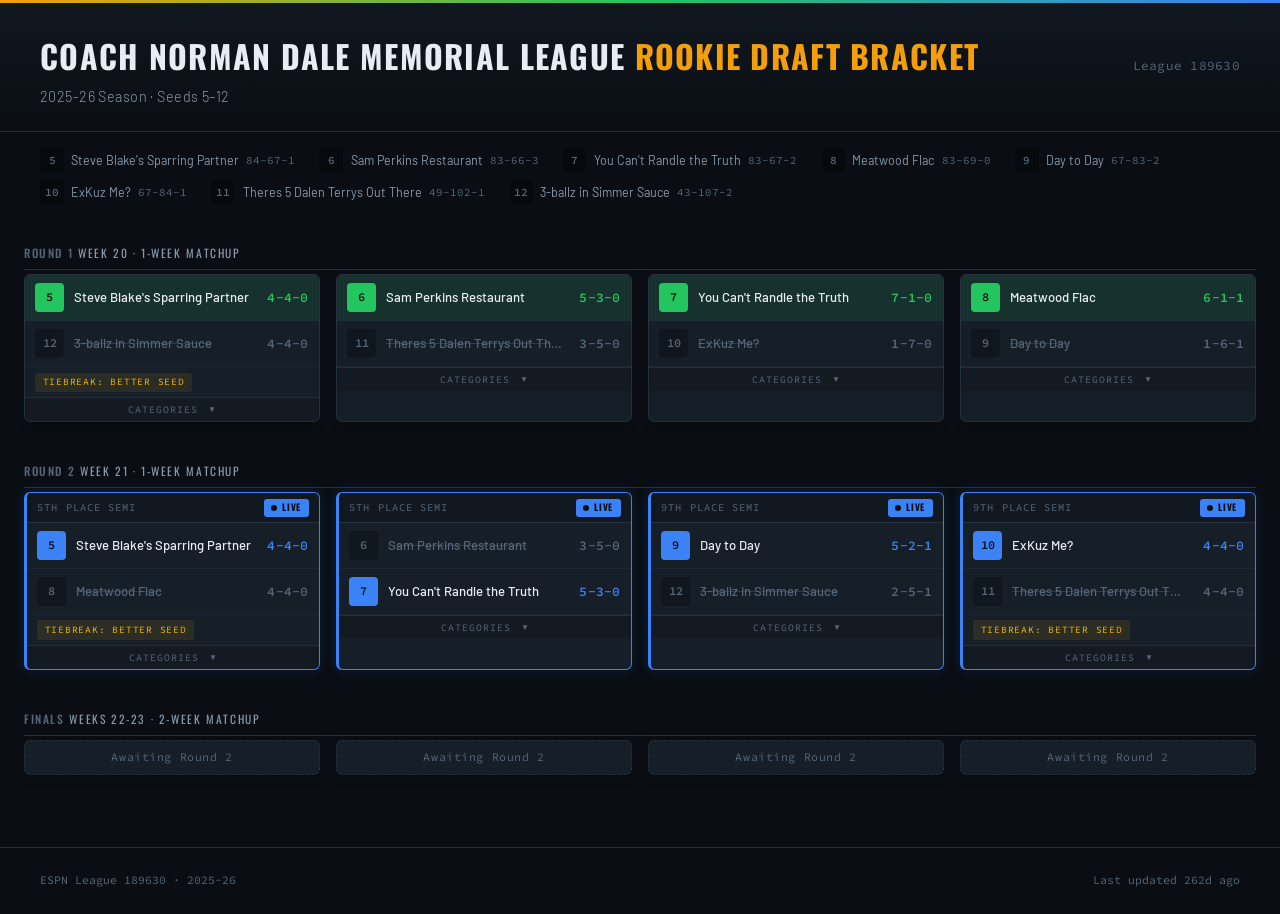
==== docs/index.html @ b32e5a85 "Add GitHub Pages static site with NBA-aware sync scheduling - Add sync_data.py to generate static JS" ====
<!DOCTYPE html>
<html lang="en">
<head>
  <meta charset="UTF-8">
  <meta name="viewport" content="width=device-width, initial-scale=1.0">
  <title>Coach Norman Dale Memorial League Rookie Draft Bracket</title>
  <link rel="preconnect" href="https://fonts.googleapis.com">
  <link rel="preconnect" href="https://fonts.gstatic.com" crossorigin>
  <link href="https://fonts.googleapis.com/css2?family=Oswald:wght@300;400;500;600;700&family=Source+Code+Pro:wght@400;500;600&family=Barlow:wght@300;400;500;600;700&display=swap" rel="stylesheet">
  <style>
    /* Inline critical loader styles for instant display */
    .loading-overlay {
      display: flex;
      position: fixed;
      top: 0; left: 0; right: 0; bottom: 0;
      background: #0a0e14;
      z-index: 1000;
      justify-content: center;
      align-items: center;
      flex-direction: column;
      gap: 1.5rem;
    }
    .loading-spinner {
      width: 48px;
      height: 48px;
      border: 3px solid #243040;
      border-top-color: #f59e0b;
      border-radius: 50%;
      animation: spin 0.8s linear infinite;
    }
    .loading-text {
      font-family: 'Oswald', sans-serif;
      font-size: 0.9rem;
      text-transform: uppercase;
      letter-spacing: 0.12em;
      color: #8899aa;
    }
    @keyframes spin { to { transform: rotate(360deg); } }
  </style>
  <link rel="stylesheet" href="style.css">
</head>
<body>

  <!-- Loading Overlay (shows immediately) -->
  <div class="loading-overlay" id="loadingOverlay">
    <div class="loading-spinner"></div>
    <div class="loading-text" id="loadingText">Loading Data...</div>
  </div>

  <header class="header">
    <div class="header-top">
      <div>
        <h1>Coach Norman Dale Memorial League <span>Rookie Draft Bracket</span></h1>
        <p class="header-subtitle" id="headerSubtitle">Loading...</p>
      </div>
      <div style="display:flex; align-items:center; gap:1rem;">
        <span class="header-meta" id="headerMeta">Loading...</span>
      </div>
    </div>
  </header>

  <!-- Seed chips (populated by JS) -->
  <div class="seedings" id="seedings"></div>

  <div class="bracket-container">
    <!-- Round 1 -->
    <div class="round-section" id="round1"></div>
    <!-- Round 2 -->
    <div class="round-section" id="round2"></div>
    <!-- Finals -->
    <div class="round-section" id="round3"></div>
  </div>

  <footer class="footer">
    <span id="footerInfo">Loading...</span>
    <span id="cacheInfo">Loading...</span>
  </footer>

  <script>
    const CAT_ORDER = ['FG%', 'FT%', '3PM', 'REB', 'AST', 'STL', 'BLK', 'PTS'];

    function formatValue(cat, val) {
      if (cat === 'FG%' || cat === 'FT%') {
        return (val * 100).toFixed(2) + '%';
      }
      return Math.floor(val);
    }

    function formatTimeAgo(timestamp) {
      const seconds = Math.floor(Date.now() / 1000) - timestamp;
      if (seconds < 60) return `${seconds}s ago`;
      const minutes = Math.floor(seconds / 60);
      if (minutes < 60) return `${minutes}m ago`;
      const hours = Math.floor(minutes / 60);
      if (hours < 24) return `${hours}h ago`;
      const days = Math.floor(hours / 24);
      return `${days}d ago`;
    }

    function renderMatchup(m, rnd) {
      const hasResult = m.is_complete || m.is_live;
      const statusClass = m.is_complete ? 'completed' : (m.is_live ? 'live' : 'pending');

      // Determine which team goes on top (higher seed = lower number)
      const aOnTop = m.team_a_seed < m.team_b_seed;
      const top = aOnTop
        ? { name: m.team_a_name, seed: m.team_a_seed, wins: m.wins_a, oppWins: m.wins_b }
        : { name: m.team_b_name, seed: m.team_b_seed, wins: m.wins_b, oppWins: m.wins_a };
      const bot = aOnTop
        ? { name: m.team_b_name, seed: m.team_b_seed, wins: m.wins_b, oppWins: m.wins_a }
        : { name: m.team_a_name, seed: m.team_a_seed, wins: m.wins_a, oppWins: m.wins_b };

      let html = `<div class="matchup-card ${statusClass}">`;

      // Label + live badge
      if (m.label || m.is_live) {
        html += `<div class="matchup-label">${m.label}`;
        if (m.is_live) html += `<span class="live-badge">LIVE</span>`;
        html += `</div>`;
      }

      // Top team row (higher seed)
      const topClass = hasResult ? (m.winner_name === top.name ? 'winner' : 'loser') : '';
      const topScore = top.wins !== null ? `${top.wins}-${top.oppWins}-${m.ties}` : '–';
      html += `
        <div class="team-row ${topClass}">
          <div class="team-seed">${top.seed}</div>
          <div class="team-name" title="${top.name}">${top.name}</div>
          <div class="team-score">${topScore}</div>
        </div>`;

      // Bottom team row (lower seed)
      const botClass = hasResult ? (m.winner_name === bot.name ? 'winner' : 'loser') : '';
      const botScore = bot.wins !== null ? `${bot.wins}-${bot.oppWins}-${m.ties}` : '–';
      html += `
        <div class="team-row ${botClass}">
          <div class="team-seed">${bot.seed}</div>
          <div class="team-name" title="${bot.name}">${bot.name}</div>
          <div class="team-score">${botScore}</div>
        </div>`;

      // Tiebreak badge
      if (m.is_tiebreak) {
        html += `<div class="tiebreak-badge">Tiebreak: better seed</div>`;
      }

      // Computed badge
      if (m.is_complete && !m.espn_matched) {
        html += `<div class="computed-badge">Computed from raw stats</div>`;
      }

      // Two-week progress
      if (rnd && rnd.is_two_week && !m.is_complete && rnd.week1_progress) {
        for (const p of rnd.week1_progress) {
          if (p.team_a_name === m.team_a_name && p.team_b_name === m.team_b_name) {
            html += `
              <div class="progress-bar-container">
                <div class="progress-label">${p.week_label}: ${p.wins_a}-${p.wins_b}-${p.ties}</div>
                <div class="progress-dots">
                  <div class="progress-dot filled"></div>
                  <div class="progress-dot"></div>
                </div>
              </div>`;
          }
        }
      }

      // Category details
      if (m.details && m.details.length > 0) {
        const detailsMap = {};
        for (const [cat, scoreA, scoreB, result] of m.details) {
          detailsMap[cat] = { scoreA, scoreB, result };
        }

        html += `<div class="cat-details">
          <div class="cat-header">
            <div class="cat-header-spacer"></div>
            <div class="cat-header-name">${top.name}</div>
            <div class="cat-header-name">${bot.name}</div>
          </div>`;

        for (const cat of CAT_ORDER) {
          if (detailsMap[cat]) {
            const d = detailsMap[cat];
            // Swap scores if needed to match top/bottom order
            const topScore = aOnTop ? d.scoreA : d.scoreB;
            const botScore = aOnTop ? d.scoreB : d.scoreA;
            const topResult = aOnTop ? d.result : (d.result === 'W' ? 'L' : (d.result === 'L' ? 'W' : 'T'));
            const botResult = aOnTop ? (d.result === 'W' ? 'L' : (d.result === 'L' ? 'W' : 'T')) : d.result;
            const classTop = topResult === 'W' ? 'win' : (topResult === 'L' ? 'loss' : 'tie');
            const classBot = botResult === 'W' ? 'win' : (botResult === 'L' ? 'loss' : 'tie');
            html += `
              <div class="cat-row">
                <div class="cat-name">${cat}</div>
                <div class="cat-val ${classTop}">${formatValue(cat, topScore)}</div>
                <div class="cat-val ${classBot}">${formatValue(cat, botScore)}</div>
              </div>`;
          }
        }

        html += `</div>
          <button class="cat-toggle">Categories <span class="arrow">&#x25BC;</span></button>`;
      } else if (!m.is_complete) {
        const label = (rnd && rnd.is_two_week && rnd.week1_progress) ? 'In Progress' : 'Pending';
        html += `<div class="pending-label">${label}</div>`;
      }

      html += `</div>`;
      return html;
    }

    function renderRound(container, rnd, roundNum, title, fallbackWeek, fallbackDuration, fallbackMsg) {
      let html = '';
      if (rnd) {
        html = `<div class="round-header">${title} <span class="week">${rnd.week_label} &middot; ${rnd.duration_label}</span></div>
          <div class="matchup-grid">`;
        for (const m of rnd.matchups) {
          html += renderMatchup(m, rnd);
        }
        html += `</div>`;
      } else {
        html = `<div class="round-header">${title} <span class="week">${fallbackWeek} &middot; ${fallbackDuration}</span></div>
          <div class="matchup-grid">
            <div class="matchup-card pending"><div class="pending-label">${fallbackMsg}</div></div>
            <div class="matchup-card pending"><div class="pending-label">${fallbackMsg}</div></div>
            <div class="matchup-card pending"><div class="pending-label">${fallbackMsg}</div></div>
            <div class="matchup-card pending"><div class="pending-label">${fallbackMsg}</div></div>
          </div>`;
      }
      container.innerHTML = html;
    }

    function renderBracket(data) {
      const { bracket, league_id, season, last_updated } = data;

      // Update header
      document.getElementById('headerSubtitle').textContent = `${season} Season · Seeds 5–12`;
      document.getElementById('headerMeta').textContent = `League ${league_id}`;
      document.getElementById('footerInfo').textContent = `ESPN League ${league_id} · ${season}`;

      // Update cache info
      const timeAgo = formatTimeAgo(last_updated);
      document.getElementById('cacheInfo').textContent = `Last updated ${timeAgo}`;

      // Render seed chips
      const seedingsEl = document.getElementById('seedings');
      seedingsEl.innerHTML = bracket.teams.map(t => `
        <div class="seed-chip">
          <span class="num">${t.seed}</span>
          <span>${t.name}</span>
          <span class="record">${t.record}</span>
        </div>
      `).join('');

      // Render rounds
      const r1 = bracket.rounds[0] || null;
      const r2 = bracket.rounds[1] || null;
      const r3 = bracket.rounds[2] || null;

      renderRound(document.getElementById('round1'), r1, 1, 'Round 1', 'Week 20', '1-week matchup', 'Pending');
      renderRound(document.getElementById('round2'), r2, 2, 'Round 2', 'Week 21', '1-week matchup', 'Awaiting Round 1');
      renderRound(document.getElementById('round3'), r3, 3, 'Finals', 'Weeks 22-23', '2-week matchup', 'Awaiting Round 2');
    }

    async function loadData() {
      try {
        const res = await fetch('data.json');
        const data = await res.json();
        renderBracket(data);
        document.getElementById('loadingOverlay').classList.add('hidden');
      } catch (err) {
        console.error('Failed to load bracket data:', err);
        document.getElementById('loadingText').textContent = 'Error loading data';
      }
    }

    // Initial load
    loadData();

    // Category toggle (delegated)
    document.addEventListener('click', function(e) {
      const toggle = e.target.closest('.cat-toggle');
      if (!toggle) return;
      const card = toggle.closest('.matchup-card');
      const details = card.querySelector('.cat-details');
      if (details) {
        details.classList.toggle('open');
        card.classList.toggle('expanded');
      }
    });
  </script>

</body>
</html>
---- docs/style.css ----
/* ── Fantasy Basketball Consolation Bracket ── */
/* Scoreboard-noir: dark broadcast aesthetic     */

@import url('https://fonts.googleapis.com/css2?family=Oswald:wght@300;400;500;600;700&family=Source+Code+Pro:wght@400;500;600&family=Barlow:wght@300;400;500;600;700&display=swap');

:root {
  --bg-deep: #0a0e14;
  --bg-surface: #111820;
  --bg-card: #161e28;
  --bg-card-hover: #1c2633;
  --border: #243040;
  --border-bright: #2e4058;
  --text-primary: #e8edf3;
  --text-secondary: #8899aa;
  --text-muted: #556677;
  --accent-win: #22c55e;
  --accent-win-dim: rgba(34, 197, 94, 0.12);
  --accent-loss: #ef4444;
  --accent-loss-dim: rgba(239, 68, 68, 0.08);
  --accent-tie: #eab308;
  --accent-tie-dim: rgba(234, 179, 8, 0.1);
  --accent-pending: #3b82f6;
  --accent-pending-dim: rgba(59, 130, 246, 0.1);
  --accent-gold: #f59e0b;
  --connector: #2e4058;
  --connector-glow: rgba(59, 130, 246, 0.25);
  --shadow-card: 0 2px 8px rgba(0,0,0,0.3), 0 1px 3px rgba(0,0,0,0.2);
  --shadow-card-hover: 0 8px 24px rgba(0,0,0,0.4), 0 2px 8px rgba(0,0,0,0.3);
  --radius: 6px;
  --radius-lg: 10px;
}

*, *::before, *::after { box-sizing: border-box; margin: 0; padding: 0; }

body {
  background: var(--bg-deep);
  color: var(--text-primary);
  font-family: 'Barlow', sans-serif;
  font-weight: 400;
  line-height: 1.5;
  min-height: 100vh;
  -webkit-font-smoothing: antialiased;
}

/* ── Header ── */

.header {
  padding: 2rem 2.5rem 1.5rem;
  border-bottom: 1px solid var(--border);
  background: linear-gradient(180deg, rgba(17,24,32,0.95) 0%, var(--bg-deep) 100%);
  position: relative;
  overflow: hidden;
}

.header::before {
  content: '';
  position: absolute;
  top: 0; left: 0; right: 0;
  height: 3px;
  background: linear-gradient(90deg, var(--accent-gold), var(--accent-win), var(--accent-pending));
}

.header-top {
  display: flex;
  align-items: baseline;
  justify-content: space-between;
  flex-wrap: wrap;
  gap: 1rem;
}

.header h1 {
  font-family: 'Oswald', sans-serif;
  font-weight: 700;
  font-size: 2rem;
  text-transform: uppercase;
  letter-spacing: 0.04em;
  color: var(--text-primary);
}

.header h1 span {
  color: var(--accent-gold);
}

.header-meta {
  font-family: 'Source Code Pro', monospace;
  font-size: 0.8rem;
  color: var(--text-muted);
  letter-spacing: 0.02em;
}

.header-subtitle {
  margin-top: 0.35rem;
  font-size: 0.9rem;
  color: var(--text-secondary);
  font-weight: 300;
  letter-spacing: 0.03em;
}

.refresh-btn {
  display: inline-flex;
  align-items: center;
  gap: 0.4rem;
  padding: 0.4rem 0.9rem;
  background: transparent;
  border: 1px solid var(--border-bright);
  border-radius: var(--radius);
  color: var(--text-secondary);
  font-family: 'Barlow', sans-serif;
  font-size: 0.78rem;
  font-weight: 500;
  text-decoration: none;
  text-transform: uppercase;
  letter-spacing: 0.06em;
  transition: all 0.2s ease;
  cursor: pointer;
}

.refresh-btn:hover {
  border-color: var(--accent-pending);
  color: var(--accent-pending);
  background: var(--accent-pending-dim);
}

/* ── Bracket Layout ── */

.bracket-container {
  padding: 2rem 1.5rem;
  overflow-x: auto;
  -webkit-overflow-scrolling: touch;
}

.round-section {
  margin-bottom: 2.5rem;
}

.matchup-grid {
  display: grid;
  grid-template-columns: repeat(auto-fill, minmax(260px, 1fr));
  gap: 1rem;
}

.round-header {
  font-family: 'Oswald', sans-serif;
  font-weight: 500;
  font-size: 0.72rem;
  text-transform: uppercase;
  letter-spacing: 0.14em;
  color: var(--text-muted);
  padding: 0 0 0.5rem 0;
  border-bottom: 1px solid var(--border);
  margin-bottom: 0.25rem;
}

.round-header .week {
  color: var(--text-secondary);
  font-weight: 400;
}

/* ── Matchup Card ── */

.matchup-card {
  background: var(--bg-card);
  border: 1px solid var(--border);
  border-radius: var(--radius);
  overflow: hidden;
  box-shadow: var(--shadow-card);
  transition: all 0.25s ease;
  position: relative;
}

.matchup-card:hover {
  border-color: var(--border-bright);
  box-shadow: var(--shadow-card-hover);
  transform: translateY(-1px);
}

.matchup-card.completed .team-row.winner {
  background: var(--accent-win-dim);
}

.matchup-card.live {
  border-color: var(--accent-pending);
  border-left: 3px solid var(--accent-pending);
  box-shadow: var(--shadow-card), 0 0 12px var(--connector-glow);
}

.matchup-card.live .team-row.winner .team-seed {
  background: var(--accent-pending);
  color: #0a0e14;
}

.matchup-card.live .team-row.winner .team-score {
  color: var(--accent-pending);
}

.matchup-card.pending {
  border-style: dashed;
  opacity: 0.7;
}

.matchup-card.pending:hover {
  opacity: 1;
}

/* ── Live badge ── */

.live-badge {
  display: inline-flex;
  align-items: center;
  gap: 0.3rem;
  background: var(--accent-pending);
  color: #0a0e14;
  font-family: 'Oswald', sans-serif;
  font-weight: 700;
  font-size: 0.58rem;
  letter-spacing: 0.1em;
  padding: 0.12rem 0.45rem;
  border-radius: 3px;
  margin-left: auto;
  animation: livePulse 2s ease-in-out infinite;
}

.live-badge::before {
  content: '';
  display: inline-block;
  width: 6px;
  height: 6px;
  border-radius: 50%;
  background: #0a0e14;
  animation: liveDot 2s ease-in-out infinite;
}

@keyframes livePulse {
  0%, 100% { opacity: 1; }
  50% { opacity: 0.7; }
}

@keyframes liveDot {
  0%, 100% { opacity: 1; }
  50% { opacity: 0.4; }
}

.matchup-label:has(.live-badge) {
  display: flex;
  align-items: center;
}

.matchup-label {
  font-family: 'Source Code Pro', monospace;
  font-size: 0.65rem;
  text-transform: uppercase;
  letter-spacing: 0.1em;
  color: var(--text-muted);
  padding: 0.35rem 0.65rem;
  background: rgba(0,0,0,0.2);
  border-bottom: 1px solid var(--border);
}

.team-row {
  display: grid;
  grid-template-columns: 2rem 1fr auto;
  align-items: center;
  padding: 0.5rem 0.65rem;
  gap: 0.4rem;
  border-bottom: 1px solid rgba(36,48,64,0.5);
  transition: background 0.15s ease;
}

.team-row:last-child { border-bottom: none; }

.team-seed {
  font-family: 'Source Code Pro', monospace;
  font-size: 0.75rem;
  font-weight: 600;
  color: var(--text-muted);
  text-align: center;
  width: 1.8rem;
  height: 1.8rem;
  line-height: 1.8rem;
  border-radius: 4px;
  background: rgba(0,0,0,0.25);
}

.team-row.winner .team-seed {
  background: var(--accent-win);
  color: #0a0e14;
}

.team-name {
  font-family: 'Barlow', sans-serif;
  font-size: 0.82rem;
  font-weight: 500;
  color: var(--text-primary);
  white-space: nowrap;
  overflow: hidden;
  text-overflow: ellipsis;
}

.team-row.loser .team-name {
  color: var(--text-muted);
  text-decoration: line-through;
  text-decoration-color: rgba(85,102,119,0.4);
}

.team-score {
  font-family: 'Source Code Pro', monospace;
  font-size: 0.82rem;
  font-weight: 600;
  color: var(--text-secondary);
  min-width: 3.2rem;
  text-align: right;
  letter-spacing: 0.02em;
}

.team-row.winner .team-score {
  color: var(--accent-win);
}

.team-row.loser .team-score {
  color: var(--text-muted);
}

/* ── Tiebreak indicator ── */

.tiebreak-badge {
  font-family: 'Source Code Pro', monospace;
  font-size: 0.6rem;
  text-transform: uppercase;
  letter-spacing: 0.08em;
  color: var(--accent-tie);
  background: var(--accent-tie-dim);
  padding: 0.15rem 0.45rem;
  border-radius: 3px;
  display: inline-block;
  margin: 0 0.65rem 0.35rem;
}

/* ── Computed stats badge ── */

.computed-badge {
  font-family: 'Source Code Pro', monospace;
  font-size: 0.58rem;
  text-transform: uppercase;
  letter-spacing: 0.06em;
  color: var(--accent-pending);
  padding: 0 0.65rem 0.35rem;
  display: block;
}

/* ── Category detail (expandable) ── */

.cat-toggle {
  display: block;
  width: 100%;
  padding: 0.3rem 0.65rem;
  background: rgba(0,0,0,0.15);
  border: none;
  border-top: 1px solid var(--border);
  color: var(--text-muted);
  font-family: 'Source Code Pro', monospace;
  font-size: 0.62rem;
  text-transform: uppercase;
  letter-spacing: 0.1em;
  cursor: pointer;
  text-align: center;
  transition: all 0.15s ease;
}

.cat-toggle:hover {
  background: rgba(0,0,0,0.3);
  color: var(--text-secondary);
}

.cat-toggle .arrow {
  display: inline-block;
  transition: transform 0.2s ease;
  margin-left: 0.3rem;
}

.cat-details {
  display: none;
  background: rgba(0,0,0,0.2);
  border-top: 1px solid var(--border);
  padding: 0.5rem 0.65rem;
}

.cat-details.open { display: block; }
.cat-details.open + .cat-toggle .arrow,
.matchup-card.expanded .cat-toggle .arrow { transform: rotate(180deg); }

.cat-header {
  display: grid;
  grid-template-columns: 3rem 1fr 1fr;
  align-items: center;
  padding: 0.3rem 0;
  margin-bottom: 0.3rem;
  border-bottom: 1px solid var(--border);
  gap: 0.5rem;
}

.cat-header-spacer {}

.cat-header-name {
  font-family: 'Barlow', sans-serif;
  font-size: 0.68rem;
  font-weight: 600;
  color: var(--text-secondary);
  text-align: center;
  white-space: nowrap;
  overflow: hidden;
  text-overflow: ellipsis;
}

.cat-row {
  display: grid;
  grid-template-columns: 3rem 1fr 1fr;
  align-items: center;
  padding: 0.2rem 0;
  font-family: 'Source Code Pro', monospace;
  font-size: 0.72rem;
  gap: 0.5rem;
}

.cat-name {
  font-weight: 600;
  color: var(--text-secondary);
  letter-spacing: 0.03em;
}

.cat-val {
  text-align: center;
  color: var(--text-muted);
  font-size: 0.72rem;
  padding: 0.15rem 0.3rem;
  border-radius: 3px;
}

.cat-val.win {
  color: var(--accent-win);
  background: var(--accent-win-dim);
  font-weight: 600;
}

.cat-val.loss { color: var(--text-muted); }
.cat-val.tie { color: var(--accent-tie); background: var(--accent-tie-dim); }

/* ── Round layout ── */

/* ── Pending matchup styling ── */

.pending-label {
  font-family: 'Source Code Pro', monospace;
  font-size: 0.72rem;
  color: var(--text-muted);
  text-align: center;
  padding: 0.5rem;
  letter-spacing: 0.05em;
}

/* ── Two-week progress ── */

.progress-bar-container {
  padding: 0.2rem 0.65rem 0.4rem;
  background: rgba(0,0,0,0.15);
}

.progress-label {
  font-family: 'Source Code Pro', monospace;
  font-size: 0.58rem;
  color: var(--accent-pending);
  text-transform: uppercase;
  letter-spacing: 0.08em;
  margin-bottom: 0.2rem;
}

.progress-dots {
  display: flex;
  gap: 3px;
}

.progress-dot {
  width: 8px;
  height: 8px;
  border-radius: 2px;
  background: var(--border);
}

.progress-dot.filled { background: var(--accent-pending); }

/* ── Seedings Panel ── */

.seedings {
  padding: 1rem 2.5rem 0.5rem;
  display: flex;
  flex-wrap: wrap;
  gap: 0.5rem 1.5rem;
}

.seed-chip {
  display: inline-flex;
  align-items: center;
  gap: 0.45rem;
  font-size: 0.78rem;
  color: var(--text-secondary);
}

.seed-chip .num {
  font-family: 'Source Code Pro', monospace;
  font-weight: 600;
  font-size: 0.7rem;
  color: var(--text-muted);
  background: rgba(0,0,0,0.3);
  width: 1.5rem;
  height: 1.5rem;
  line-height: 1.5rem;
  text-align: center;
  border-radius: 3px;
}

.seed-chip .record {
  font-family: 'Source Code Pro', monospace;
  font-size: 0.68rem;
  color: var(--text-muted);
}

/* ── Footer ── */

.footer {
  padding: 1.5rem 2.5rem;
  border-top: 1px solid var(--border);
  color: var(--text-muted);
  font-size: 0.72rem;
  font-family: 'Source Code Pro', monospace;
  display: flex;
  justify-content: space-between;
  flex-wrap: wrap;
  gap: 0.5rem;
}

/* ── Responsive ── */

@media (max-width: 900px) {
  .matchup-grid {
    grid-template-columns: 1fr;
  }

  .header { padding: 1.5rem 1.25rem 1rem; }
  .bracket-container { padding: 1.5rem 1rem; }
  .seedings { padding: 1rem 1.25rem 0.5rem; }
  .footer { padding: 1rem 1.25rem; }

  .header h1 { font-size: 1.5rem; }
}

/* ── Animations ── */

@keyframes fadeSlideUp {
  from { opacity: 0; transform: translateY(8px); }
  to { opacity: 1; transform: translateY(0); }
}

.matchup-card {
  animation: fadeSlideUp 0.4s ease both;
}

.matchup-grid .matchup-card:nth-child(2) { animation-delay: 0.05s; }
.matchup-grid .matchup-card:nth-child(3) { animation-delay: 0.1s; }
.matchup-grid .matchup-card:nth-child(4) { animation-delay: 0.15s; }

/* ── Loading Overlay ── */

.loading-overlay {
  display: flex;
  position: fixed;
  top: 0;
  left: 0;
  right: 0;
  bottom: 0;
  background: var(--bg-deep);
  z-index: 1000;
  justify-content: center;
  align-items: center;
  flex-direction: column;
  gap: 1.5rem;
}

.loading-overlay.hidden {
  display: none;
}

.loading-overlay.transparent {
  background: rgba(10, 14, 20, 0.85);
}

.loading-spinner {
  width: 48px;
  height: 48px;
  border: 3px solid var(--border);
  border-top-color: var(--accent-gold);
  border-radius: 50%;
  animation: spin 0.8s linear infinite;
}

.loading-text {
  font-family: 'Oswald', sans-serif;
  font-size: 0.9rem;
  text-transform: uppercase;
  letter-spacing: 0.12em;
  color: var(--text-secondary);
}

@keyframes spin {
  to { transform: rotate(360deg); }
}

.refresh-btn.loading {
  pointer-events: none;
  opacity: 0.6;
}
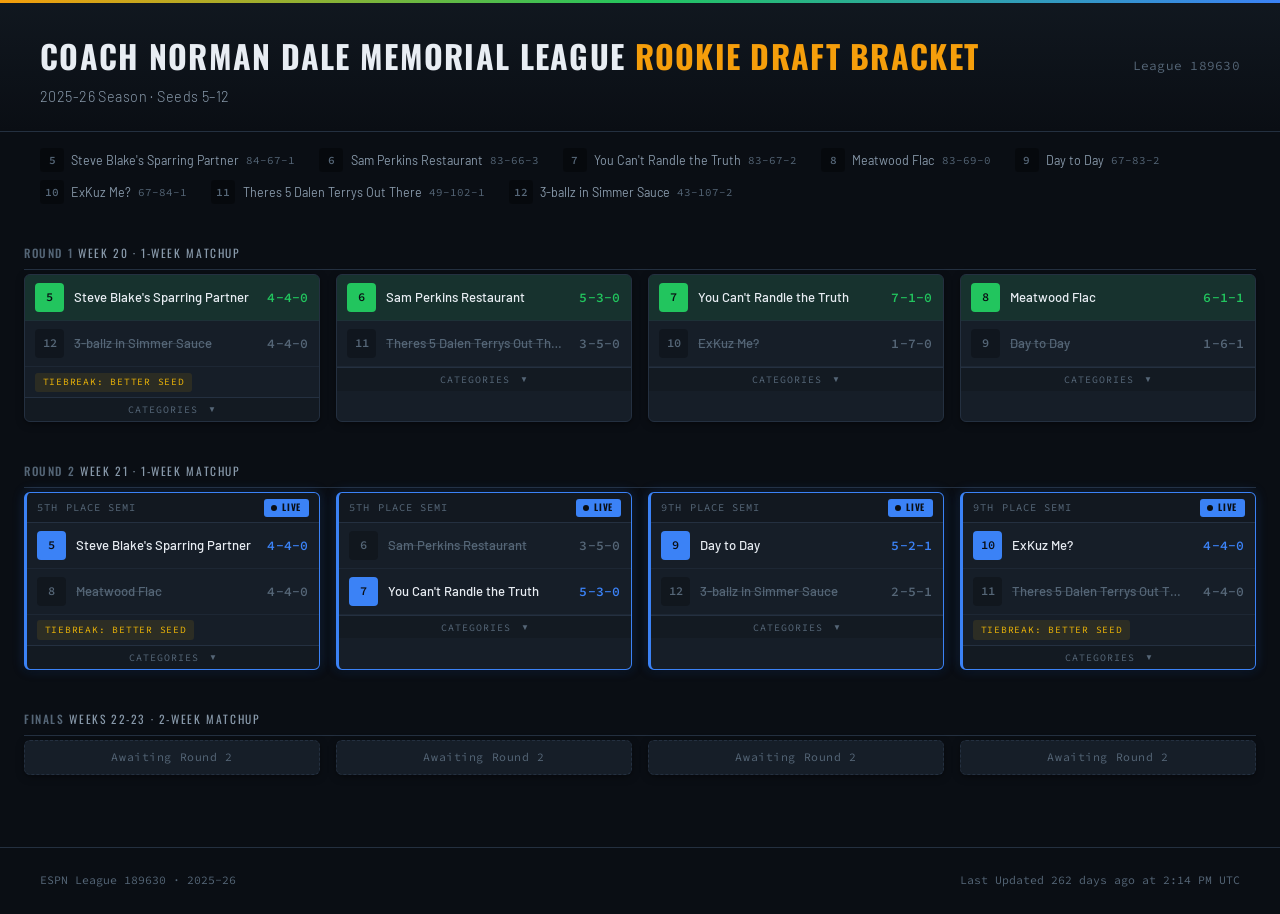
==== commit 12ab609c: "Improve last updated timestamp format Show "Last Updated X minutes ago at 9:16 AM CDT" with user's l" ====
--- a/docs/index.html
+++ b/docs/index.html
@@ -86,15 +86,41 @@
       return Math.floor(val);
     }
 
-    function formatTimeAgo(timestamp) {
-      const seconds = Math.floor(Date.now() / 1000) - timestamp;
-      if (seconds < 60) return `${seconds}s ago`;
-      const minutes = Math.floor(seconds / 60);
-      if (minutes < 60) return `${minutes}m ago`;
-      const hours = Math.floor(minutes / 60);
-      if (hours < 24) return `${hours}h ago`;
-      const days = Math.floor(hours / 24);
-      return `${days}d ago`;
+    function formatLastUpdated(timestamp) {
+      const date = new Date(timestamp * 1000);
+      const now = new Date();
+      const diffMs = now - date;
+      const diffMins = Math.floor(diffMs / 60000);
+
+      // Format relative time
+      let relativeTime;
+      if (diffMins < 1) {
+        relativeTime = 'just now';
+      } else if (diffMins === 1) {
+        relativeTime = '1 minute ago';
+      } else if (diffMins < 60) {
+        relativeTime = `${diffMins} minutes ago`;
+      } else {
+        const diffHours = Math.floor(diffMins / 60);
+        if (diffHours === 1) {
+          relativeTime = '1 hour ago';
+        } else if (diffHours < 24) {
+          relativeTime = `${diffHours} hours ago`;
+        } else {
+          const diffDays = Math.floor(diffHours / 24);
+          relativeTime = diffDays === 1 ? '1 day ago' : `${diffDays} days ago`;
+        }
+      }
+
+      // Format absolute time in user's local timezone
+      const timeStr = date.toLocaleTimeString('en-US', {
+        hour: 'numeric',
+        minute: '2-digit',
+        hour12: true,
+        timeZoneName: 'short'
+      });
+
+      return `Last Updated ${relativeTime} at ${timeStr}`;
     }
 
     function renderMatchup(m, rnd) {
@@ -239,8 +265,7 @@
       document.getElementById('footerInfo').textContent = `ESPN League ${league_id} · ${season}`;
 
       // Update cache info
-      const timeAgo = formatTimeAgo(last_updated);
-      document.getElementById('cacheInfo').textContent = `Last updated ${timeAgo}`;
+      document.getElementById('cacheInfo').textContent = formatLastUpdated(last_updated);
 
       // Render seed chips
       const seedingsEl = document.getElementById('seedings');
